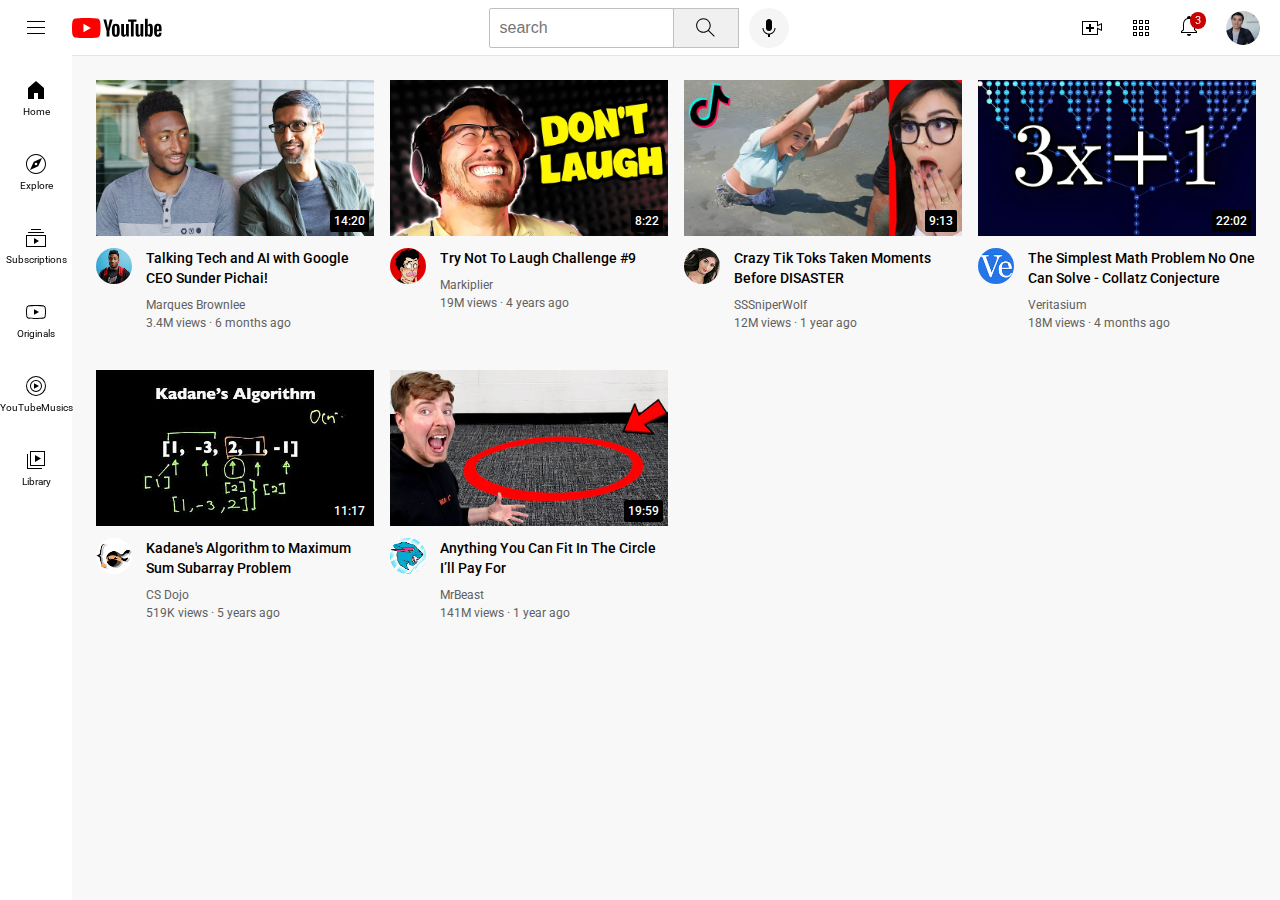
==== youtube.html @ 43da8283 "Add files via upload" ====
<!DOCTYPE html>
<html>
<head>

  <title>youtube.com Clone</title>
       <link rel="preconnect" href="https://fonts.googleapis.com">
        <link rel="preconnect" href="https://fonts.gstatic.com" crossorigin>
        <link href="https://fonts.googleapis.com/css2?family=Roboto:wght@400;500;700&display=swap" rel="stylesheet">
        
 <link rel="stylesheet" href="style/general.css">
 <link rel="stylesheet" href="style/header.css">
 <link rel="stylesheet" href="style/vedio.css">
 <link rel="stylesheet" href="style/sidebar.css">

</head>
<body>
  <div class="header">
    <div class="left-section">
    <img class="hamburger-menu" src="icons/hamburger-menu.svg"
    >
<img class="youtube-logo" src="icons/youtube-logo.svg">
    </div>
    <div class="middle-section">
      <input class="search-bar" type="text" placeholder="search"> 
      <button class="search-button">
        <img class="search-icon" src="icons/search.svg">
        <div class="tooltip">search</div>
      </button>
      <button class="voice-search-button">
        <img class="voice-search-icon" src="icons/voice-search-icon.svg">
        <div class="tooltip">search with your voice</div>
      </button>
    </div>
    <div class="right-section">
      <div class="upload-icon-container">
        <img class="upload-icon" src="icons/upload.svg">
        <div class="tooltip">create</div>
      </div>
    <img class="youtube-apps-icon" src="icons/youtube-apps.svg">
    <div class="notification-icon-container">
      <img class="notification-icon" src="icons/notifications.svg">
      <div class="notifications-count">3</div>
    </div>
   <img class="current-user-picture" src="channel-pictures/my-channel.jpeg">
    </div>
   
  </div>

  <div class="sidebar">
   <div class="sidebar-link">
    <img src="icons/home.svg">
    <div>Home</div>
   </div>
   <div class="sidebar-link">
    <img src="icons/explore.svg">
    <div>Explore</div>
   </div>
   <div class="sidebar-link">
    <img src="icons/subscriptions.svg">
    <div>Subscriptions</div>
   </div>
   <div class="sidebar-link">
    <img src="icons/originals.svg">
    <div>Originals</div>
   </div>
   <div class="sidebar-link">
    <img src="icons/youtube-music.svg">
    <div>YouTubeMusics</div>
   </div>
   <div class="sidebar-link">
    <img src="icons/library.svg">
    <div>Library</div>
   </div>
  </div>
 
 <div class="vedio-grid">
  <div class="vedio-preview">
   <div class="thumbnail-row">
     <img class="thumbnail" src="thumbnails/thumbnail-1.webp">
     <div class="vedio-time">14:20</div>
    </div>
      <div class="vedio-info-grid">
     <div class="channel-picture">
      <img class="profile-picture" 
      src="channel-pictures/channel-1.jpeg"></div>
      <div class="vedio-info">
      <p class="vedio-tittle">
      Talking Tech and AI with Google CEO Sunder Pichai!
      </p>
      <p class="vedio-author">
        Marques Brownlee
      </p>
      <p class="vedio-stats">
      3.4M views &#183; 6 months ago
      </p>
  </div>
  </div>
  </div>
  <div class="vedio-preview">
    <div class="thumbnail-row">
  
      <img class="thumbnail" src="thumbnails/thumbnail-2.webp">
      <div class="vedio-time">8:22</div>
    </div>
    <div class="vedio-info-grid">
     <div class="channel-picture">
        <img class="profile-picture" 
        src="channel-pictures/channel-2.jpeg"></div>
      <div class="vedio-info">
        <p class="vedio-tittle">
       Try Not To Laugh Challenge #9
      </p>
      <p class="vedio-author">
        Markiplier
      </p>
      <p class="vedio-stats">
       19M views &#183; 4 years ago
      </p>
    </div>
    </div>
    </div>
    <div class="vedio-preview">
      <div class="thumbnail-row">
        <img class="thumbnail" src="thumbnails/thumbnail-3.webp">
        <div class="vedio-time">9:13</div>
      </div>
      <div class="vedio-info-grid">
      <div class="channel-picture">
          <img class="profile-picture" 
          src="channel-pictures/channel-3.jpeg"></div>
        <div class="vedio-info">
          <p class="vedio-tittle">
            Crazy Tik Toks Taken Moments Before DISASTER
        </p>
        <p class="vedio-author">
          SSSniperWolf
        </p>
        <p class="vedio-stats">
          12M views &#183; 1 year ago
        </p>
      </div>
      </div>
      </div>
      <div class="vedio-preview">
        <div class="thumbnail-row">
      
          <img class="thumbnail" src="thumbnails/thumbnail-4.webp">
          <div class="vedio-time">22:02</div>
        </div>
        <div class="vedio-info-grid">
         <div class="channel-picture">
            <img class="profile-picture" 
            src="channel-pictures/channel-4.jpeg"></div>
          <div class="vedio-info">
            <p class="vedio-tittle">
              The Simplest Math Problem No One Can Solve - Collatz Conjecture
          </p>
          <p class="vedio-author">
            Veritasium
          </p>
          <p class="vedio-stats">
            18M views &#183; 4 months ago
          </p>
        </div>
        </div>
        </div>
        <div class="vedio-preview">
          <div class="thumbnail-row">
            <img class="thumbnail" src="thumbnails/thumbnail-5.webp">
            <div class="vedio-time">11:17</div>
          </div>
          <div class="vedio-info-grid">
          <div class="channel-picture">
              <img class="profile-picture" 
              src="channel-pictures/channel-5.jpeg"></div>
            <div class="vedio-info">
              <p class="vedio-tittle">
                Kadane's Algorithm to Maximum Sum Subarray Problem
            </p>
            <p class="vedio-author">
              CS Dojo
            </p>
            <p class="vedio-stats">
              519K views &#183; 5 years ago
            </p>
          </div>
          </div>
          </div>
          <div class="vedio-preview">
            <div class="thumbnail-row">
          
              <img class="thumbnail" src="thumbnails/thumbnail-6.webp">
             <div class="vedio-time">19:59</div>
            </div>
            <div class="vedio-info-grid">
             <div class="channel-picture">
                <img class="profile-picture" 
                src="channel-pictures/channel-6.jpeg"></div>
              <div class="vedio-info">
                <p class="vedio-tittle">
                  Anything You Can Fit In The Circle I’ll Pay For
              </p>
              <p class="vedio-author">
                MrBeast
              </p>
              <p class="vedio-stats">
                141M views &#183; 1 year ago
              </p>
            </div>
          </div>
           </div> 
</body>
</html>
---- style/general.css ----
p{
  font-family: Roboto , arial;
  margin-top:0;
  margin-bottom:0;
}
body{
  margin: 0;
padding-top: 80px;
padding-left: 96px;
padding-right:24px;
background-color: rgb(248, 248, 248);
}
---- style/header.css ----
.header{
  height: 55px;

display: flex;
flex-direction: row;
justify-content: space-between;
position: fixed;
top: 0;
left: 0;
right: 0;
z-index:100;
background-color: white;
border-bottom-width:1px;
border-bottom-style: solid;
border-bottom-color:rgb(228, 228, 228);
}

.left-section{
  display: flex;
  align-items: center;
}

.hamburger-menu{
  height: 24px;
  margin-left: 24px;
  margin-right: 24px;
}
.youtube-logo {
  height:  20px;
}

.middle-section{
 
flex: 1;
margin-left: 70px;
margin-right: 35px;
max-width: 300px;
display: flex;
align-items: center;
}
.search-bar{
  flex: 1;
  height:36px;
  padding-left: 10px;
  font-size: 16px;
  border-width: 1px;
  border-style: solid;
  border-color: rgb(192, 192, 192);
  border-radius: 2px;
  box-shadow: inset 1px,2px,3px
  rgba(0,0,0,0.05);
  width: 0;
}

.search::placeholder {
font-family: roboto,arial;
font-size: 16px;

}

.search-button {
  height: 40px;
  width: 66px;
  background-color: rgb(240, 240, 240);
  border-width: 1px;
  border-style: solid;
  border-color: rgb(192, 192, 192);
  margin-left: -1px;
  margin-right: 10px;
 
}

.search-button ,
.voice-search-button, .upload-icon-container{
  display: flex;
  justify-content: center;
  align-items: center;
  position: relative;
}

.search-button .tooltip ,
.voice-search-button .tooltip,
.upload-icon-container .tooltip{
  font-family: Roboto,Arial;
  position: absolute;
  background-color: gray;
  color: white;
  padding-top: 4px;
  padding-bottom: 4px;
  padding-left: 8px;
  padding-right: 8px;
  border-radius: 2px;
  font-size: 12px;
  bottom: -30px;
  opacity: 0;
  transition: opacity 0.15s;
  pointer-events: none;
  white-space: nowrap;
}

.search-button:hover .tooltip ,
.voice-search-button:hover .tooltip,
.upload-icon-container:hover .tooltip{
  opacity: 1;
}


.search-icon {
  height: 25px;
}
.voice-search-button {
  height: 40px;
  width: 40px;
  border-radius:20px;
  border: none;
  background-color: rgb(245, 245, 245);
}

.voice-search-icon{
  height: 24px; 
}

.right-section {
  width: 180px;
  margin-right: 20px;
  display: flex;
  align-items: center;
  justify-content: space-between;
  flex-shrink: 0;
}
.upload-icon{
  height: 24px;
}
.youtube-apps-icon {
  height: 24px;
}
.notification-icon {
height: 24px;
}
.notification-icon-container {
  position: relative;
}
.notifications-count{
position: absolute;
top: -2px;
right:-5px;
background-color: rgb(200, 0, 0);
color: white;
font-family: roboto,arial;
font-size: 11px;
padding-left: 5px;
padding-right: 5px;
padding-top: 2px;
padding-bottom: 2px;
border-radius: 10px;
}
.current-user-picture{
  height: 34px;
  border-radius: 16px;
}
---- style/vedio.css ----
.thumbnail{
      width:100%;
     }
    
     .vedio-tittle {
   margin-top: 0;
   font-size: 14px;
   font-weight:500;
   line-height: 20px;
margin-bottom: 10px;
     }
    .vedio-info-grid{
      display: grid;
      grid-template-columns:50px 1fr;
    }
    
    .profile-picture {
width: 36px;
border-radius:50px;;
    }
    .thumbnail-row {
      margin-bottom:8px;
      position: relative;
     
    }
    .vedio-author,.vedio-stats {
      font-size: 12px;
      color: rgb(96, 96, 96);
     
    }
    .vedio-author {
      margin-bottom:4px;
    }
    .vedio-grid {
display: grid;
grid-template-columns:1fr 1fr 1fr ;
column-gap: 16px;
row-gap: 40px;
    }
    
    @media (max-width:750px) {
    .vedio-grid{
      grid-template-columns: 1fr 1fr;
    }
    }

    @media (min-width:751px) and  (max-width:999px){
      .vedio-grid {
        grid-template-columns: 1fr 1fr 1fr;
    }
   
  }

    @media (min-width:1000px) {
      .vedio-grid{
        grid-template-columns: 1fr 1fr 1fr 1fr ;
      }
    }



    .vedio-time {
      font-family: roboto,arial;
      font-size: 12px;
      font-weight: 500;
      padding-left: 4px;
      padding-right: 4px;
      padding-top: 4px;
      padding-bottom: 4px;
      border-radius: 2px;
      background-color: black;
      color: white;
      position: absolute;
      bottom: 8px;
      right: 5px;
      
    }
---- style/sidebar.css ----
.sidebar {
  position: fixed;
  left: 0;
  bottom: 0;
  top: 55px;
  background-color: white;
  width: 72px;
  z-index: 200;
  padding-top: 5px;
}
.sidebar-link {
  height: 74px;
  display: flex;
  justify-content: center;
  align-items: center;
  flex-direction: column;
  cursor: pointer;
}
.sidebar-link:hover {
  background-color: rgb(235, 235, 235);

}
.sidebar-link img{
  height: 24px;
  margin-bottom: 4px;
}
.sidebar-link div{
  font-family: Roboto, Arial;
  font-size: 10px;
}
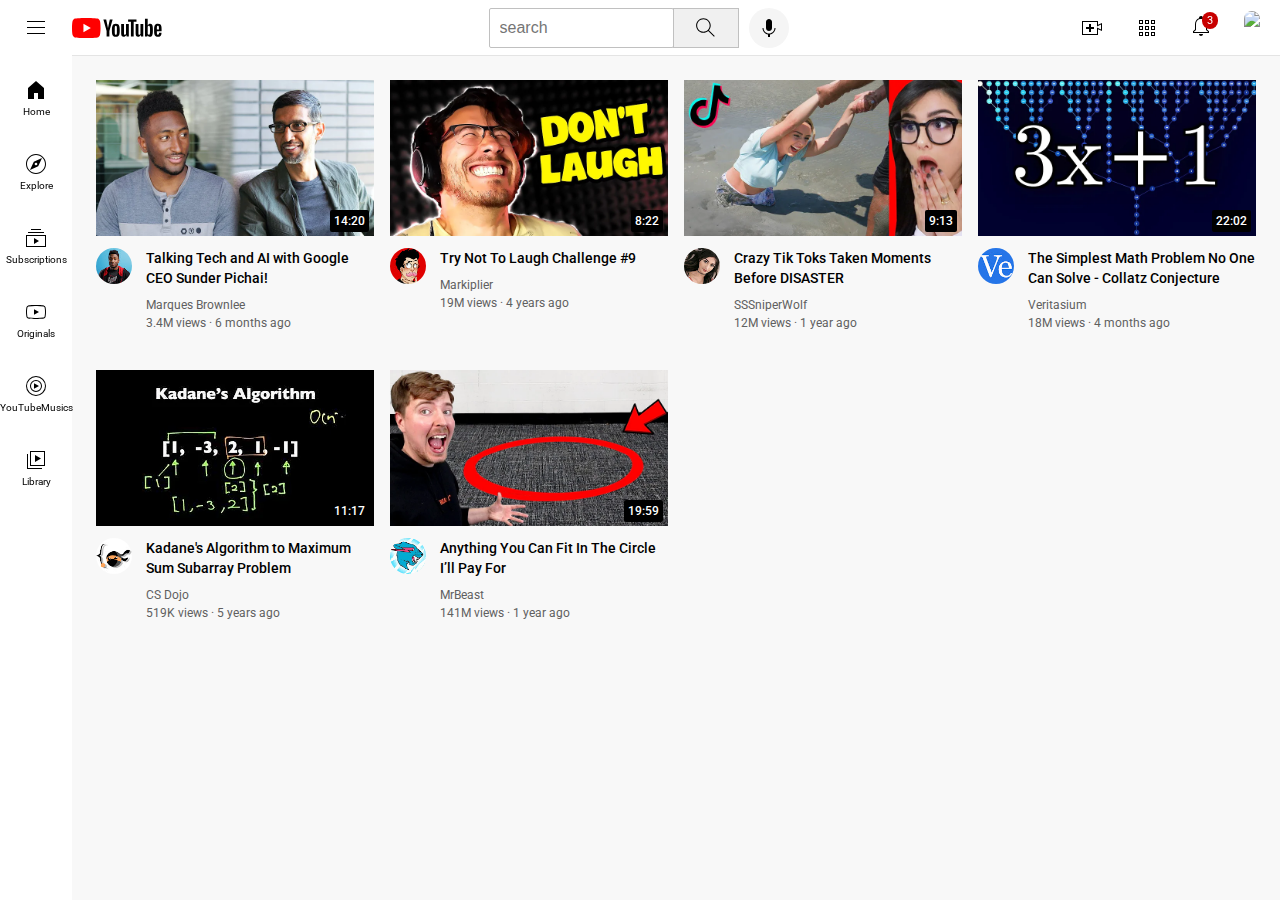
==== commit b05d2d20: "Update youtube.html" ====
--- a/youtube.html
+++ b/youtube.html
@@ -41,7 +41,7 @@
       <img class="notification-icon" src="icons/notifications.svg">
       <div class="notifications-count">3</div>
     </div>
-   <img class="current-user-picture" src="channel-pictures/my-channel.jpeg">
+   <img class="current-user-picture" src="channel-pictures/WhatsApp Image 2024-11-27 at 11.35.26_c7324082.jpg">
     </div>
    
   </div>
@@ -210,4 +210,4 @@
           </div>
            </div> 
 </body>
-</html>+</html>
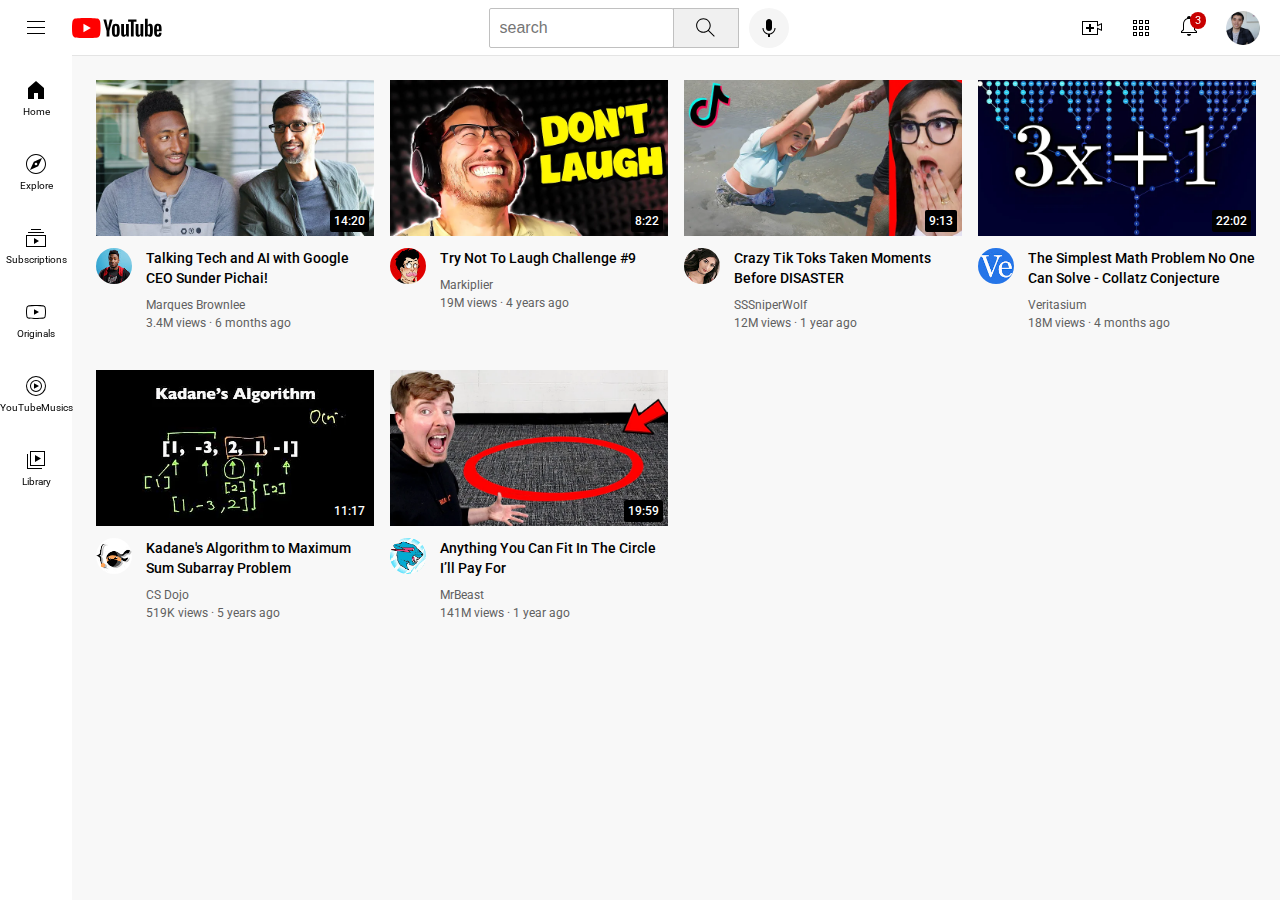
==== commit 3f71d35a: "Update youtube.html" ====
--- a/youtube.html
+++ b/youtube.html
@@ -41,7 +41,7 @@
       <img class="notification-icon" src="icons/notifications.svg">
       <div class="notifications-count">3</div>
     </div>
-   <img class="current-user-picture" src="channel-pictures/WhatsApp Image 2024-11-27 at 11.35.26_c7324082.jpg">
+   <img class="current-user-picture" src="channel-pictures/my-channel.jpeg">
     </div>
    
   </div>
